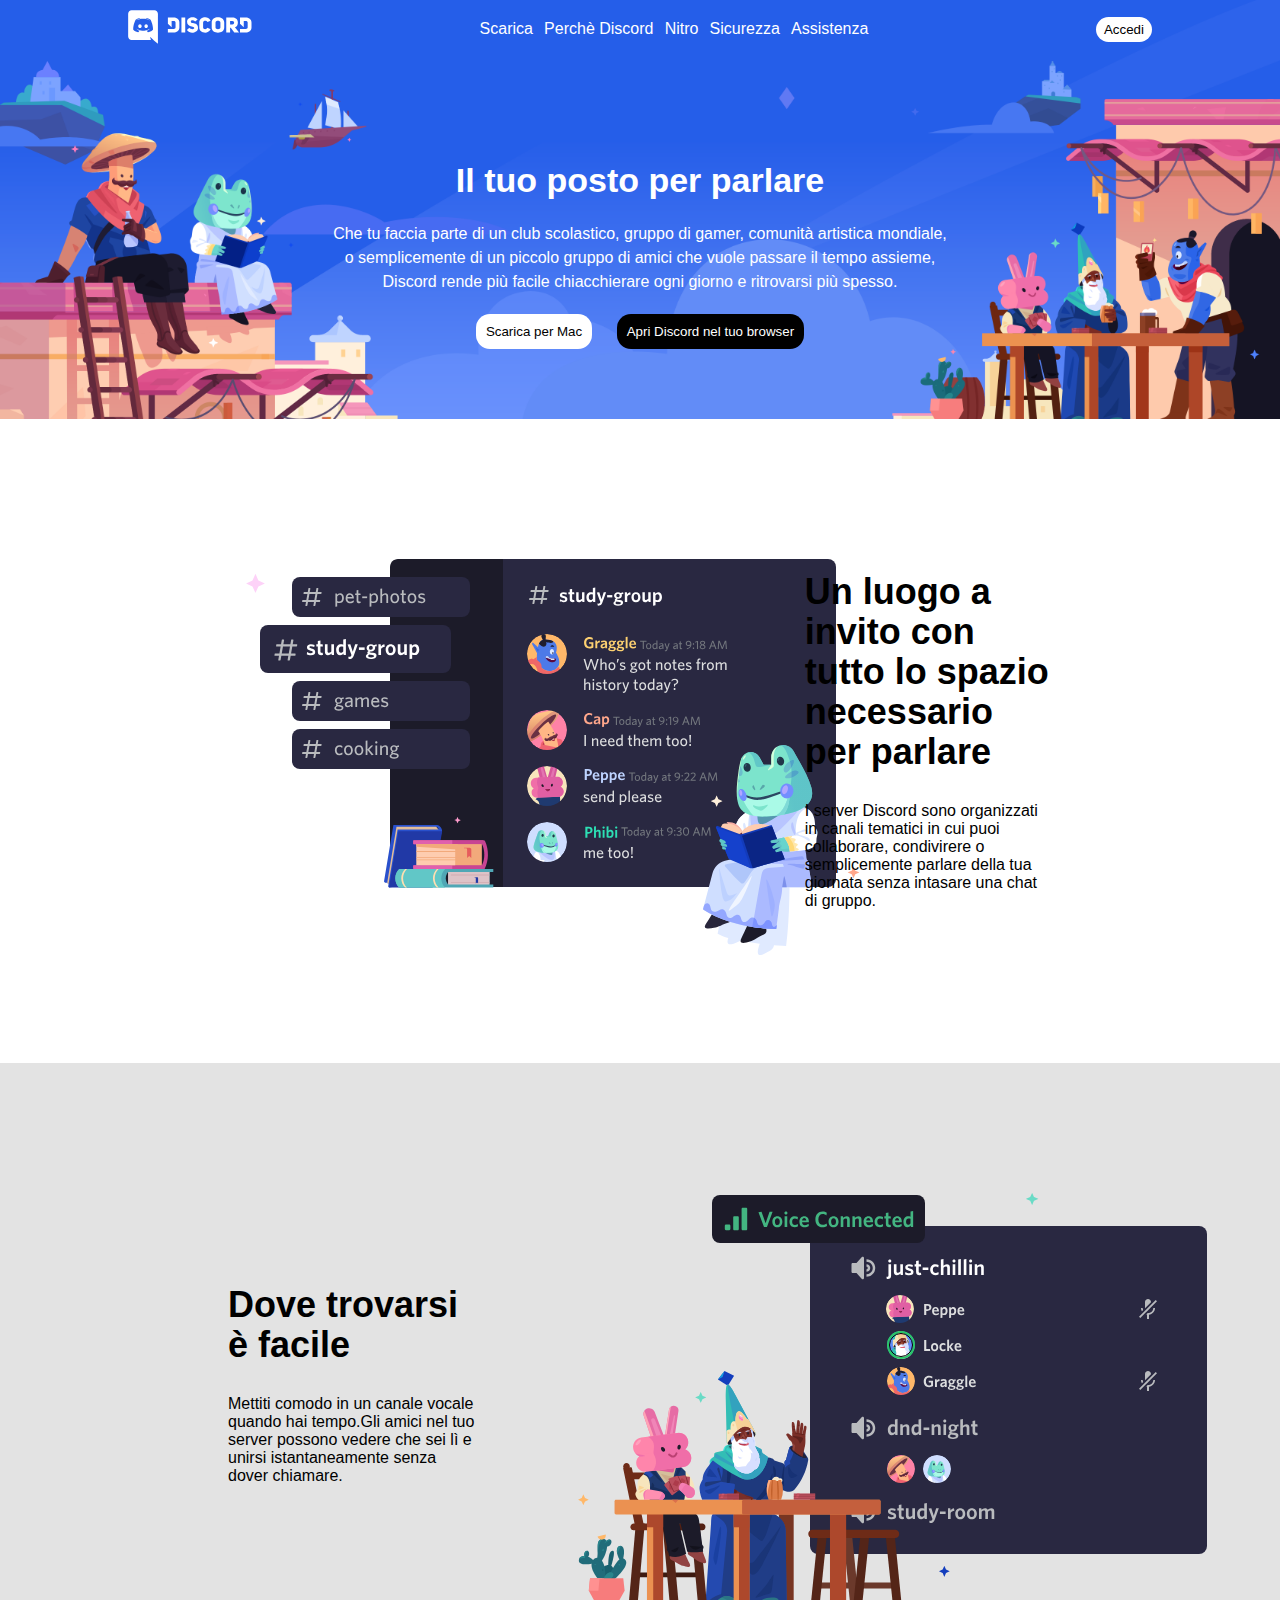
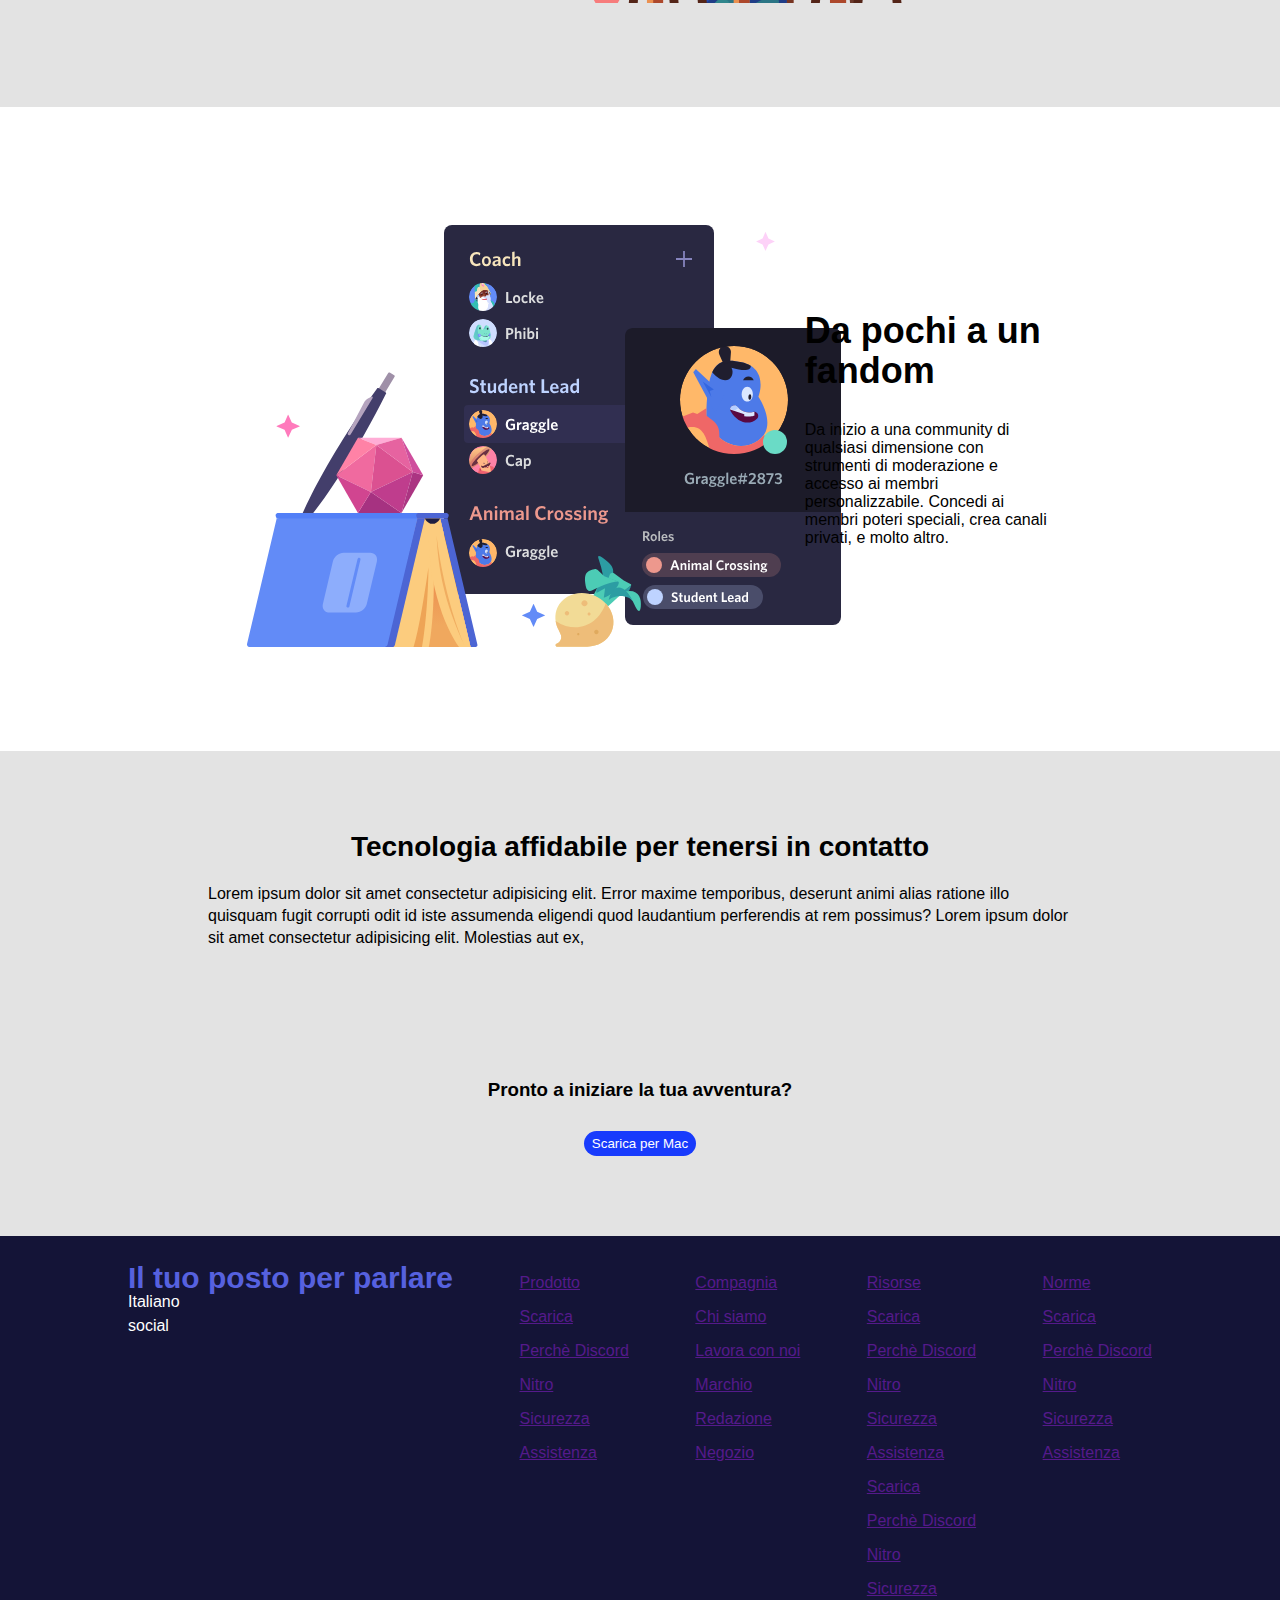
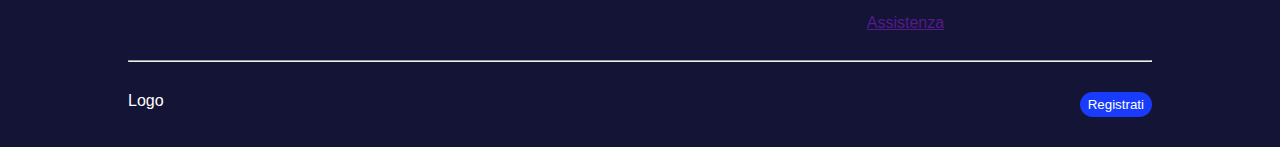
==== index.html @ 4b0071e1 "fine header e parte del main" ====
<!DOCTYPE html>
<html lang="en">
<head>
    <meta charset="UTF-8">
    <meta http-equiv="X-UA-Compatible" content="IE=edge">
    <meta name="viewport" content="width=device-width, initial-scale=1.0">
    <title>Document</title>
    <link rel="stylesheet" href="css/style.css">
</head>
<body>
    <header>
        <div class="centratura">
            <nav class="main-nav">
                <div id="logo"><img src="img/logo.svg" alt="logo"></div> 
                <ul class="menu">
                    <li><a href="">Scarica</a></li>
                    <li><a href="">Perchè Discord</a></li>
                    <li><a href="">Nitro</a></li>
                    <li><a href="">Sicurezza</a></li>
                    <li><a href="">Assistenza</a></li>
                </ul>
                <button class="button">Accedi</button>
            </nav>
            <div class="hero">
                <h1>Il tuo posto per parlare</h1>
                <p>Che tu faccia parte di un club scolastico, gruppo di gamer, comunità artistica mondiale, o semplicemente di un piccolo gruppo di amici che vuole passare il tempo assieme, Discord rende più facile chiacchierare ogni giorno e ritrovarsi più spesso.</p>
                <button class="button">Scarica per Mac</button>
                <button class="button">Apri Discord nel tuo browser</button>
            </div>
        </div>
    </header>

    <!-- Parte centrale con le varie sezioni -->
    <main>
        
        <section>
            <div class="centratura">
                <div class="flex">
                    <div class="immagine"><img src="img/item1.svg" alt=""></div>
                    <div class="descrizione">
                        <h2>Un luogo a invito con tutto lo spazio necessario per parlare</h2>
                        <p>I server Discord sono organizzati in canali tematici in cui puoi collaborare, condivirere o semplicemente parlare della tua giornata senza intasare una chat di gruppo.</p>
                    </div>
                </div>
            </div>
    
        </section>
        

        <section class="gray">
            <div class="centratura">
                <div class="flex">
                    <div class="descrizione">
                        <h2>Dove trovarsi è facile</h2>
                        <p>Mettiti comodo in un canale vocale quando hai tempo.Gli amici nel tuo server possono vedere che sei lì e unirsi istantaneamente senza dover chiamare.</p>
                    </div>
                    <div class="immagine"><img src="img/item2.svg" alt=""></div>
                </div>
            </div>

        </section>

        <section>
            <div class="centratura">
                <div class="flex">
                    <div class="immagine"><img src="img/item3.svg" alt=""></div>
                    <div class="descrizione">
                        <h2>Da pochi a un fandom</h2>
                        <p>Da inizio a una community di qualsiasi dimensione con strumenti di moderazione e accesso ai membri personalizzabile. Concedi ai membri poteri speciali, crea canali privati, e molto altro.</p>
                    </div>
                </div>
            </div>

        </section>

        <section class="gray">
            <div class="centratura">
                <div class="column">
                    <h2>Tecnologia affidabile per tenersi in contatto</h2>
                    <p>Lorem ipsum dolor sit amet consectetur adipisicing elit. Error maxime temporibus, deserunt animi alias ratione illo quisquam fugit corrupti odit id iste assumenda eligendi quod laudantium perferendis at rem possimus? Lorem ipsum dolor sit amet consectetur adipisicing elit. Molestias aut ex,</p>
                    <div class="immagine"></div>
                    <div class="end-section">
                        <h3>Pronto a iniziare la tua avventura?</h3>
                        <button class="button">Scarica per Mac</button>
                    </div>
                </div>
            </div>

        </section>
        
    </main>

    <!-- Parte finale con footer -->
    <footer>
        <div class="centratura">
            <div class="footer-flex">
                <div class="social">
                    <h3>Il tuo posto per parlare</h3>
                    <span>Italiano</span>
                    <div>social</div>
                </div>
                <ul class="nav-footer">
                    <li><a href="">Prodotto</a></li>
                    <li><a href="">Scarica</a></li>
                    <li><a href="">Perchè Discord</a></li>
                    <li><a href="">Nitro</a></li>
                    <li><a href="">Sicurezza</a></li>
                    <li><a href="">Assistenza</a></li>
                </ul>
                <ul class="nav-footer">
                    <li><a href="">Compagnia</a></li>
                    <li><a href="">Chi siamo</a></li>
                    <li><a href="">Lavora con noi</a></li>
                    <li><a href="">Marchio</a></li>
                    <li><a href="">Redazione</a></li>
                    <li><a href="">Negozio</a></li>
                </ul>
                <ul class="nav-footer">
                    <li><a href="">Risorse</a></li>
                    <li><a href="">Scarica</a></li>
                    <li><a href="">Perchè Discord</a></li>
                    <li><a href="">Nitro</a></li>
                    <li><a href="">Sicurezza</a></li>
                    <li><a href="">Assistenza</a></li>
                    <li><a href="">Scarica</a></li>
                    <li><a href="">Perchè Discord</a></li>
                    <li><a href="">Nitro</a></li>
                    <li><a href="">Sicurezza</a></li>
                    <li><a href="">Assistenza</a></li>
                </ul>
                <ul class="nav-footer">
                    <li><a href="">Norme</a></li>
                    <li><a href="">Scarica</a></li>
                    <li><a href="">Perchè Discord</a></li>
                    <li><a href="">Nitro</a></li>
                    <li><a href="">Sicurezza</a></li>
                    <li><a href="">Assistenza</a></li>
                </ul>
            </div>
            <hr>
            <!-- Logo finale con pulsante registrati -->
            <div class="footer-logo">
                <div id="logo">Logo</div>
                <button class="button">Registrati</button>

            </div>

        </div>
    </footer>
    
</body>
</html>
---- css/style.css ----
/* Regole Generali */
*{
    box-sizing: border-box;
    margin: 0;
    padding: 0;
}

body{
    font-family: Whitney,Helvetica Neue,Helvetica,Arial,sans-serif;
}

/* Regole Header */

header{
    background-image: url(../img/jumbo.png);
    background-size: cover;
    padding-top: 10px;

    
}

.centratura{
    width: 80%;
    margin: auto;
}

.main-nav{
    display: flex;
    justify-content: space-between;
    align-items: center;
    color: white;
    padding-bottom: 120px;
}

.menu{
    list-style-type: none;
    display: flex;
    justify-content: space-around;
    flex-basis: 400px;
}

.menu a{
    color: white;
    text-decoration: none;
}

.button{
    border-radius: 14px;
    border: none;
    background-color: white;
    padding: 5px 8px;
    
}

.hero{
    width: 60%;
    margin: auto;
    text-align: center;
    line-height: 24px;
    color: white;
    padding-bottom: 60px;
}

.hero p{
    margin-bottom: 10px;
}

.hero :first-child{
    margin-bottom: 30px;
    font-size: 34px;
}

.hero .button{
    padding: 10px;
    margin: 10px;
}

.hero :last-child{
    background-color: black;
    color: white;
}

/* Parte del main */

.flex{
    display: flex;
    justify-content: space-between;
    align-items: center;
    padding: 100px;
   
}


.immagine{
    width: 60%;

}

.descrizione{
    width: 30%
}
.descrizione h2{
    font-size: 36px;
    line-height: 40px;
    margin-bottom: 30px;
}

.gray{
    background-color: rgba(190, 190, 190, 0.437);
}

/* Ultima sezione(diversa dalle altre) */

.column{
    display: flex;
    flex-direction: column;
    align-items: center;
    padding: 80px;
}

.column h2{
    font-size: 28px;
    margin-bottom: 20px;
}

.column p{
    line-height: 22px;
    margin-bottom: 50px;
}

.end-section{
    margin-top: 80px;
    text-align: center;
}

.end-section :last-child{
    background-color: rgb(24, 59, 252);
    color: white;
    margin-top: 30px;
    
}

/* Inizio del footer */
footer{
    background-color: rgb(20, 20, 55);
}

.footer-flex{
    display: flex;
    justify-content: space-between;
    padding-top: 30px;
    margin-bottom: 20px;
    color: white;
}

.social{
    line-height: 24px;
}

.social h3{
    color:rgb(86, 97, 223) ;
    font-size: 30px;
}



.nav-footer{
    list-style-type: none;
    line-height: 34px;
}

.footer-logo{
    display: flex;
    justify-content: space-between;
    margin-top: 30px;
    color: white;
    padding-bottom: 30px;
}

.footer-logo .button{
    background-color: rgb(24, 59, 252);
    color: white;
}
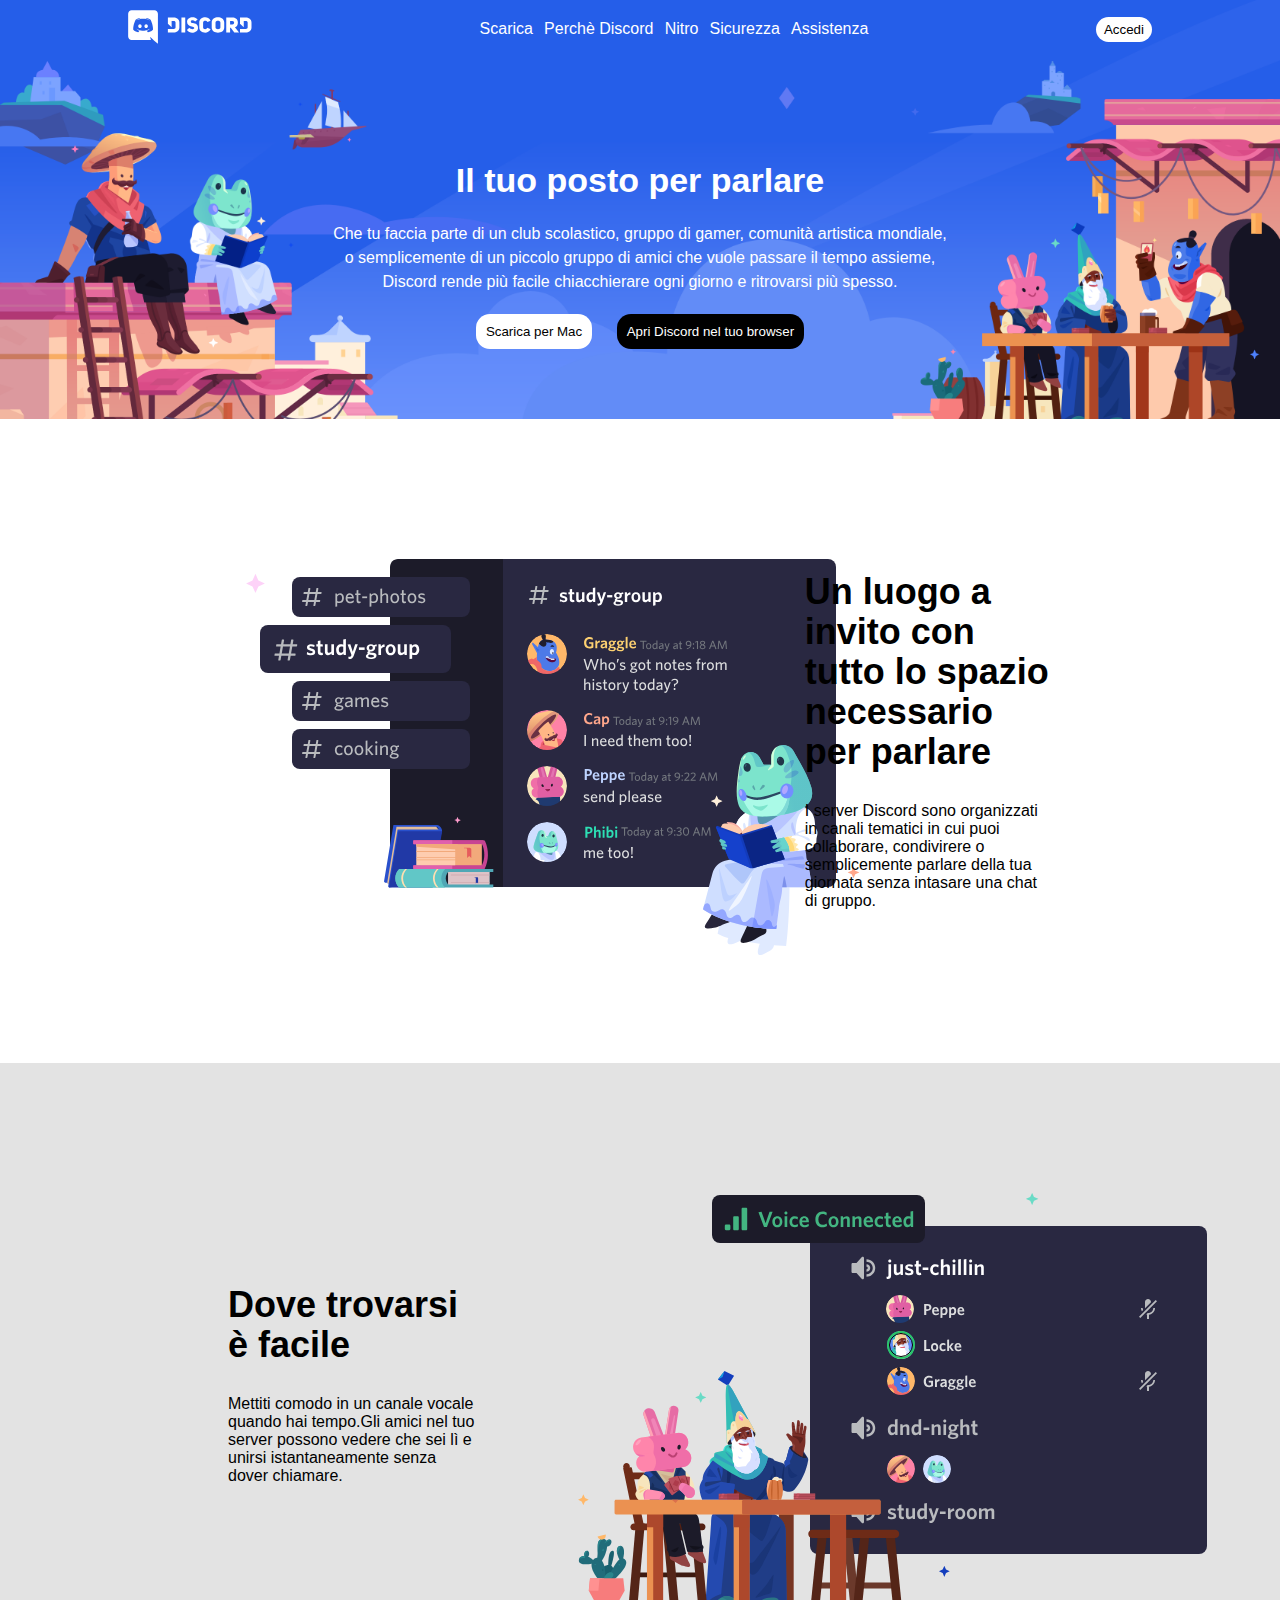
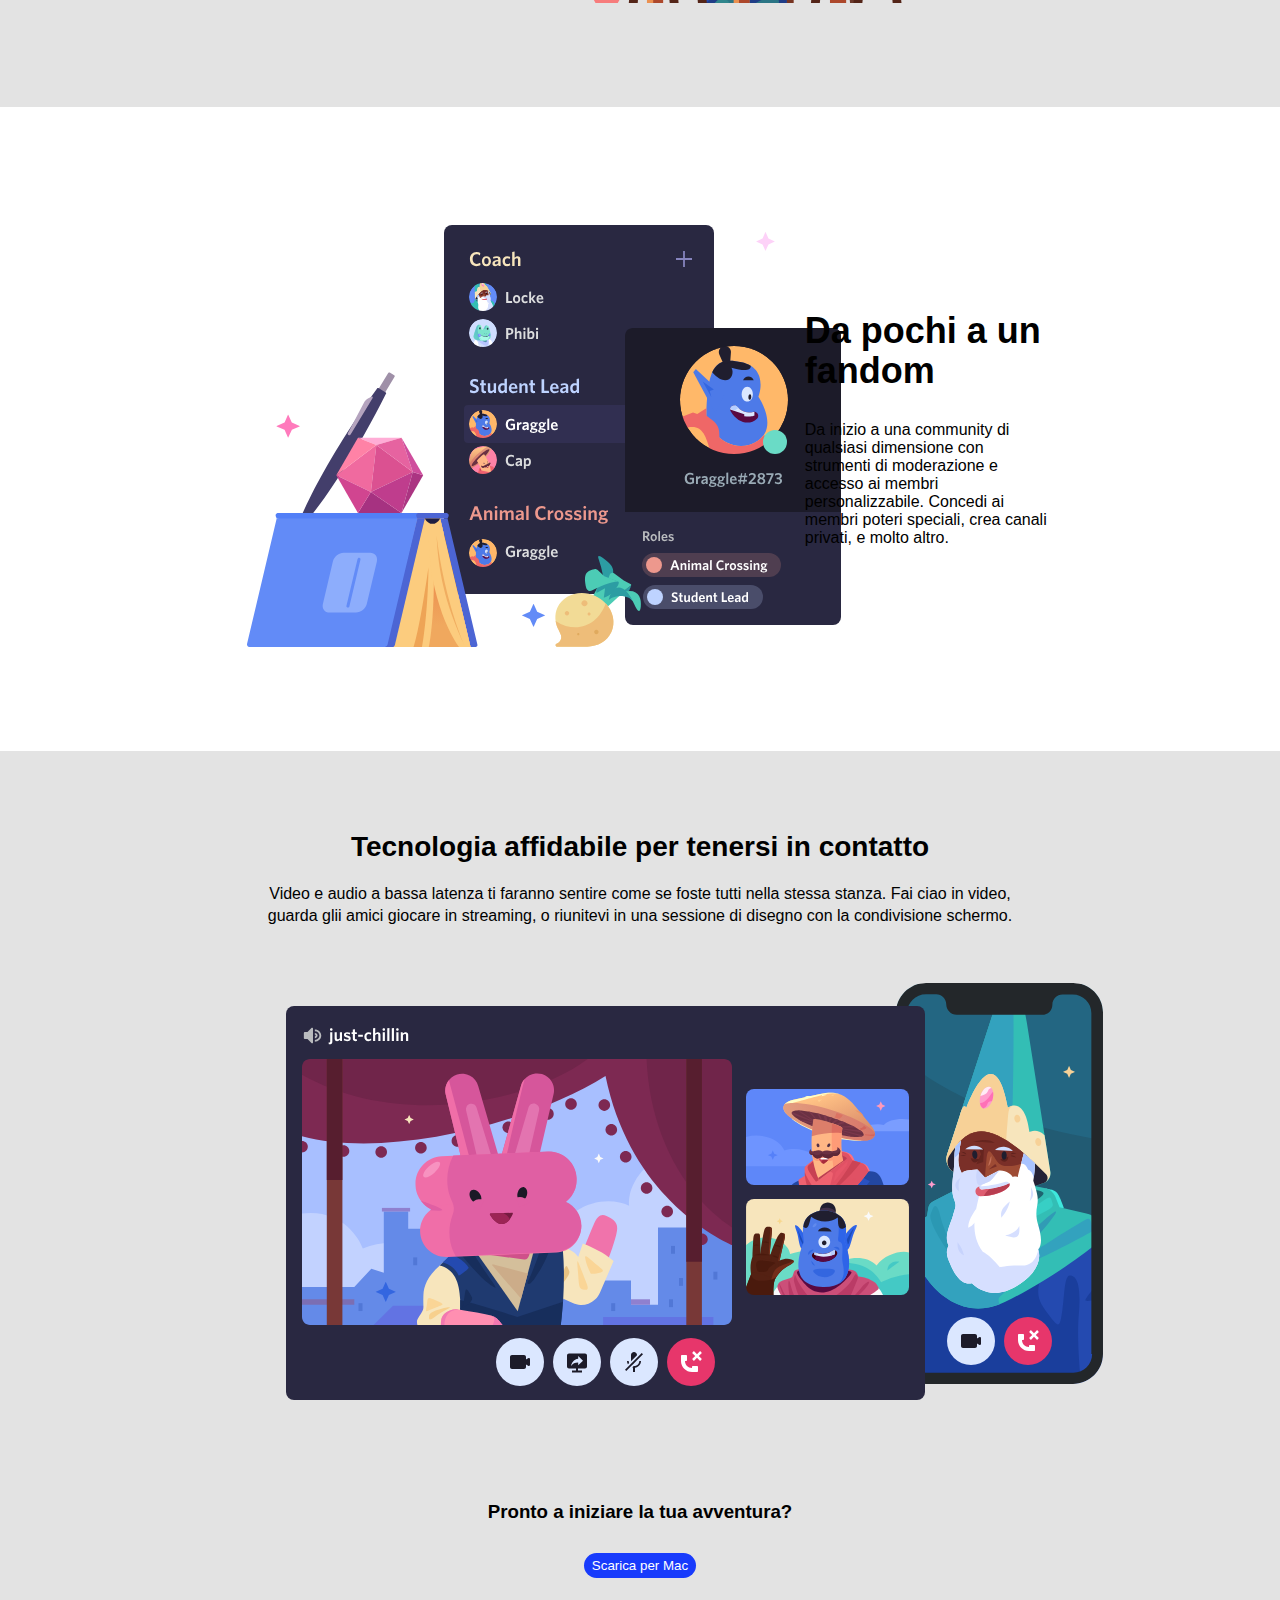
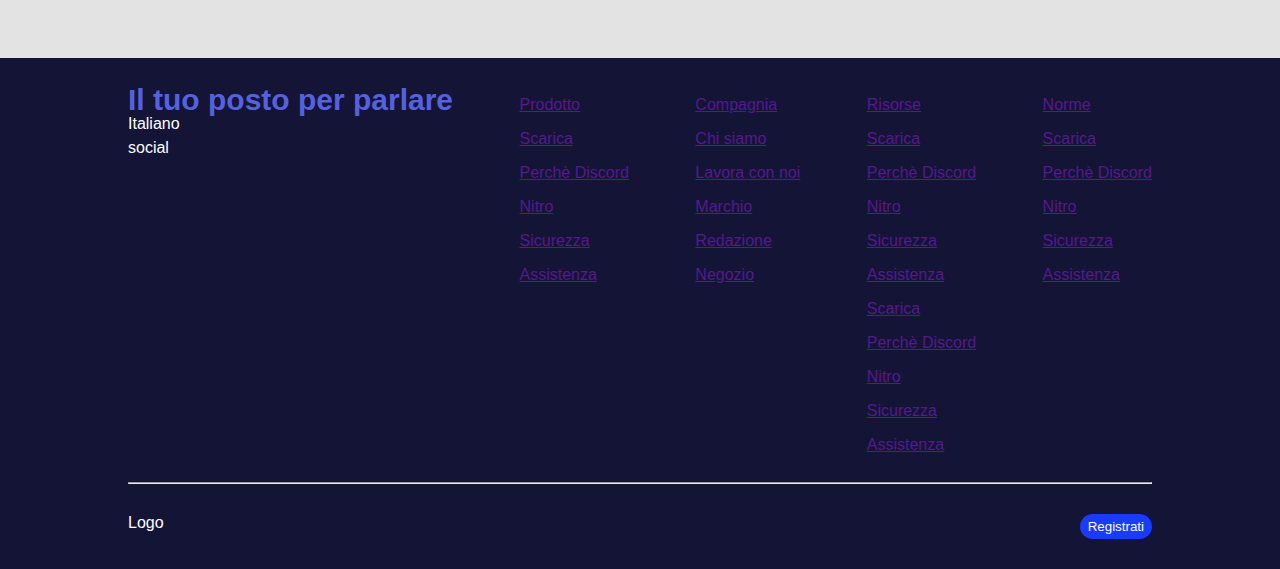
==== commit 51cf9b58: "fine main" ====
--- a/index.html
+++ b/index.html
@@ -75,10 +75,10 @@
 
         <section class="gray">
             <div class="centratura">
-                <div class="column">
+                <div class="section4">
                     <h2>Tecnologia affidabile per tenersi in contatto</h2>
-                    <p>Lorem ipsum dolor sit amet consectetur adipisicing elit. Error maxime temporibus, deserunt animi alias ratione illo quisquam fugit corrupti odit id iste assumenda eligendi quod laudantium perferendis at rem possimus? Lorem ipsum dolor sit amet consectetur adipisicing elit. Molestias aut ex,</p>
-                    <div class="immagine"></div>
+                    <p>Video e audio a bassa latenza ti faranno sentire come se foste tutti nella stessa stanza. Fai ciao in video, guarda glii amici giocare in streaming, o riunitevi in una sessione di disegno con la condivisione schermo.</p>
+                    <div class="immagine"><img src="img/item4-big.svg" alt=""></div>
                     <div class="end-section">
                         <h3>Pronto a iniziare la tua avventura?</h3>
                         <button class="button">Scarica per Mac</button>
--- a/css/style.css
+++ b/css/style.css
@@ -111,25 +111,25 @@
 
 /* Ultima sezione(diversa dalle altre) */
 
-.column{
-    display: flex;
-    flex-direction: column;
-    align-items: center;
+.section4{
+    width: 90%;
+    margin: auto;
+    text-align: center;
     padding: 80px;
 }
 
-.column h2{
+.section4 h2{
     font-size: 28px;
     margin-bottom: 20px;
 }
 
-.column p{
+.section4 p{
     line-height: 22px;
-    margin-bottom: 50px;
+    
 }
 
 .end-section{
-    margin-top: 80px;
+    margin-top: 40px;
     text-align: center;
 }
 
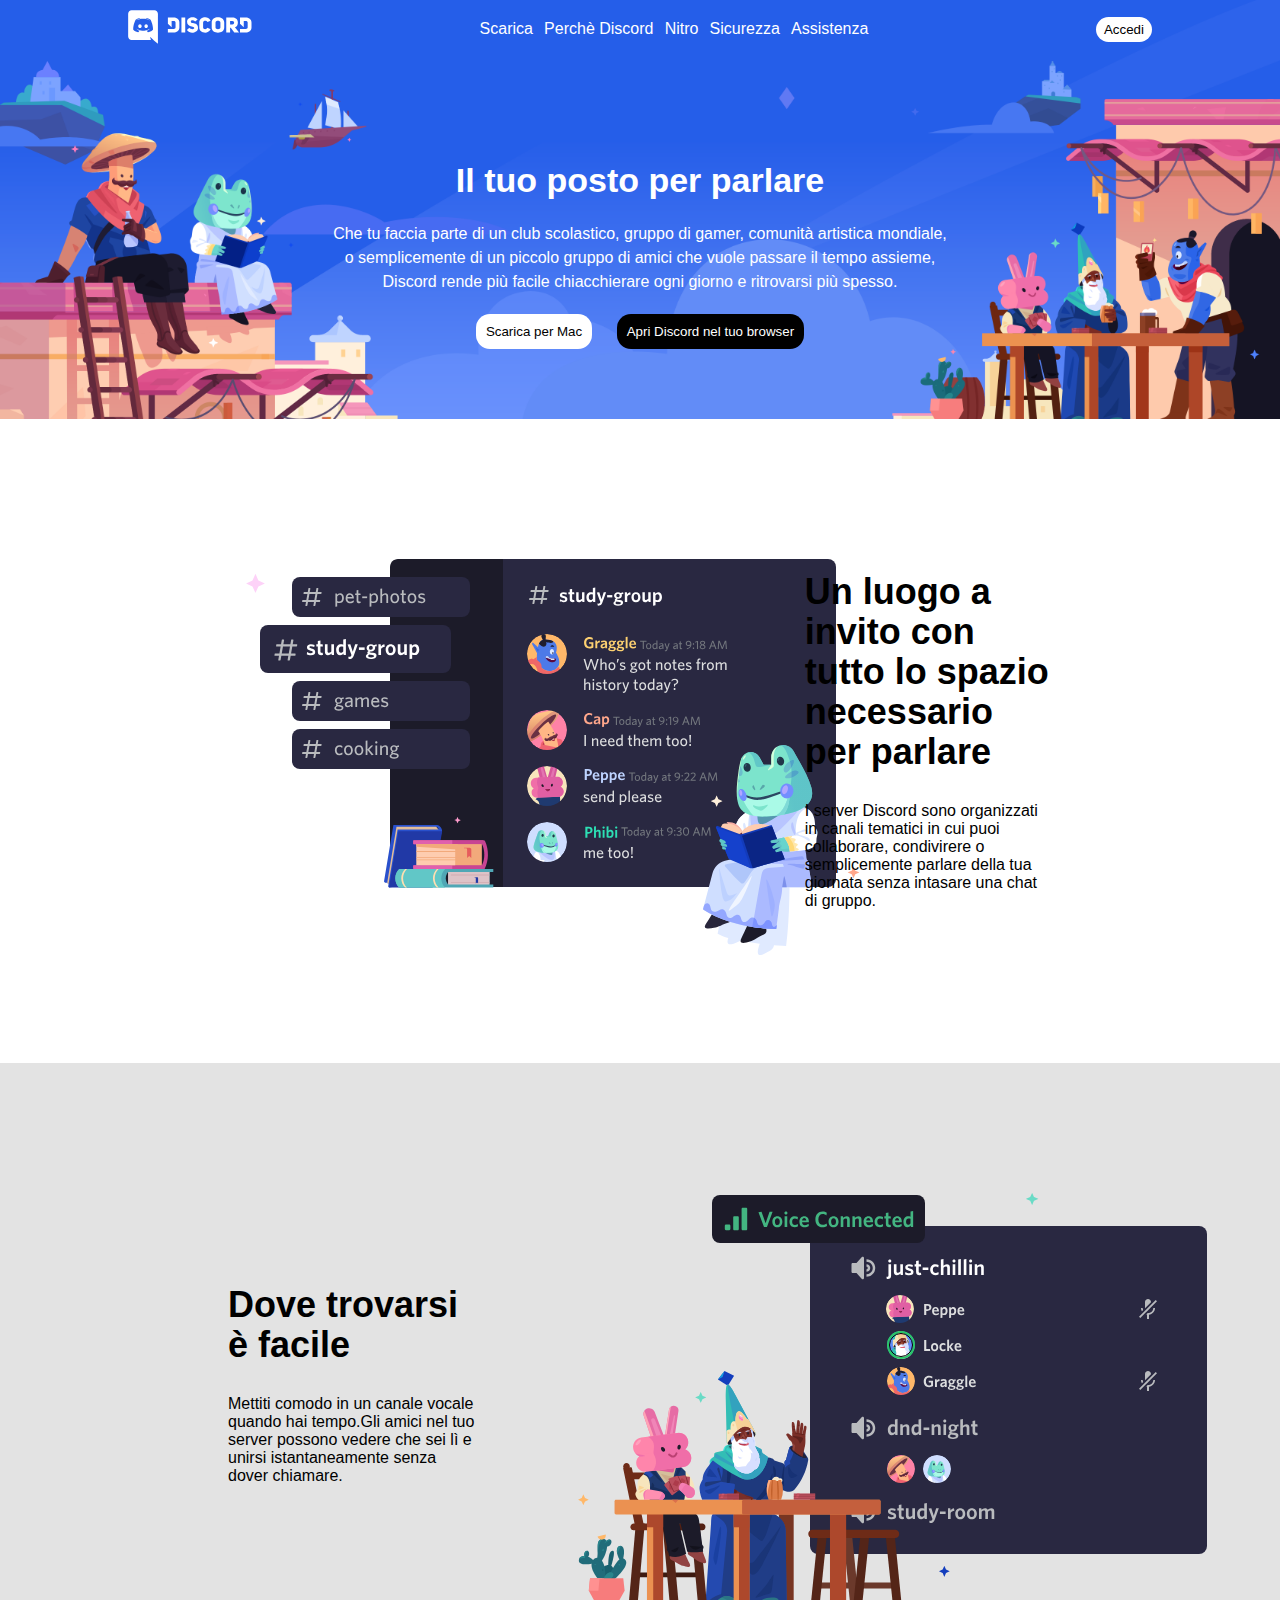
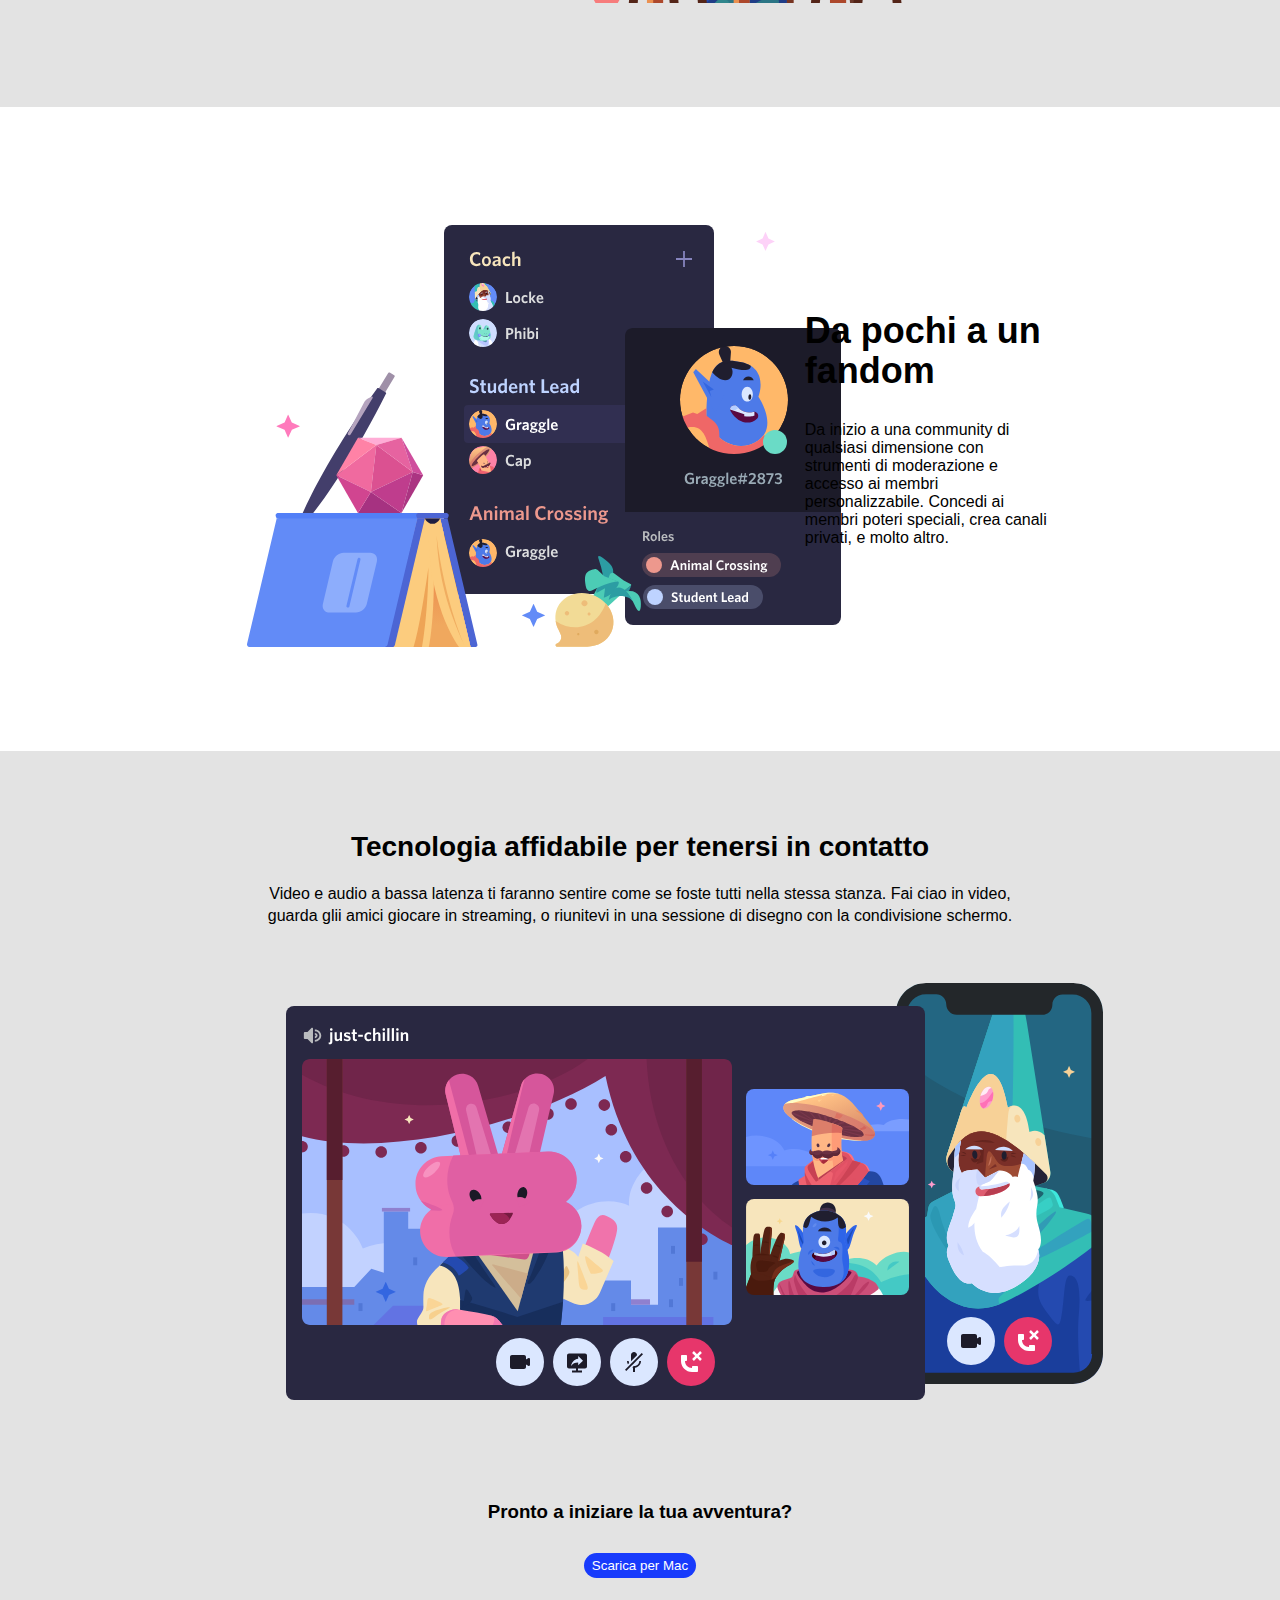
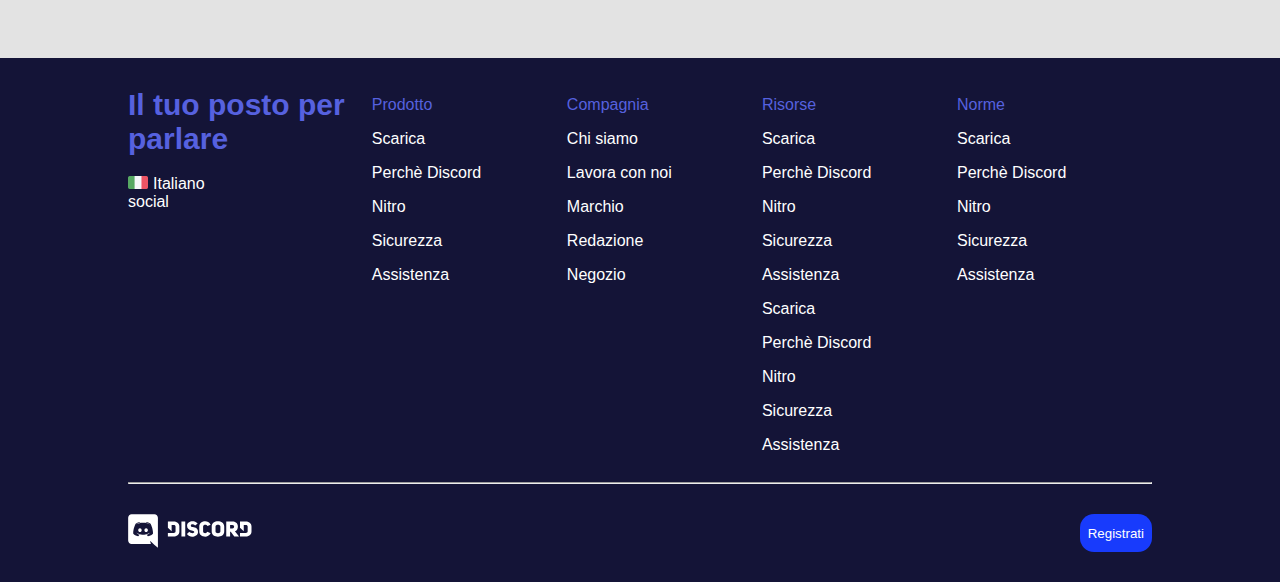
==== commit df8dd873: "da ultimare con le icone e sfondo" ====
--- a/index.html
+++ b/index.html
@@ -96,11 +96,11 @@
             <div class="footer-flex">
                 <div class="social">
                     <h3>Il tuo posto per parlare</h3>
-                    <span>Italiano</span>
+                    <div><img class="italiano" src="img/ita.png" alt="">Italiano</div>
                     <div>social</div>
                 </div>
                 <ul class="nav-footer">
-                    <li><a href="">Prodotto</a></li>
+                    <li>Prodotto</li>
                     <li><a href="">Scarica</a></li>
                     <li><a href="">Perchè Discord</a></li>
                     <li><a href="">Nitro</a></li>
@@ -108,7 +108,7 @@
                     <li><a href="">Assistenza</a></li>
                 </ul>
                 <ul class="nav-footer">
-                    <li><a href="">Compagnia</a></li>
+                    <li>Compagnia</li>
                     <li><a href="">Chi siamo</a></li>
                     <li><a href="">Lavora con noi</a></li>
                     <li><a href="">Marchio</a></li>
@@ -116,7 +116,7 @@
                     <li><a href="">Negozio</a></li>
                 </ul>
                 <ul class="nav-footer">
-                    <li><a href="">Risorse</a></li>
+                    <li>Risorse</li>
                     <li><a href="">Scarica</a></li>
                     <li><a href="">Perchè Discord</a></li>
                     <li><a href="">Nitro</a></li>
@@ -129,7 +129,7 @@
                     <li><a href="">Assistenza</a></li>
                 </ul>
                 <ul class="nav-footer">
-                    <li><a href="">Norme</a></li>
+                    <li>Norme</li>
                     <li><a href="">Scarica</a></li>
                     <li><a href="">Perchè Discord</a></li>
                     <li><a href="">Nitro</a></li>
@@ -140,7 +140,7 @@
             <hr>
             <!-- Logo finale con pulsante registrati -->
             <div class="footer-logo">
-                <div id="logo">Logo</div>
+                <div id="logo"><img src="img/logo.svg" alt="logo"></div>
                 <button class="button">Registrati</button>
 
             </div>
--- a/css/style.css
+++ b/css/style.css
@@ -147,33 +147,47 @@
 
 .footer-flex{
     display: flex;
-    justify-content: space-between;
+    justify-content: space-around;
     padding-top: 30px;
     margin-bottom: 20px;
     color: white;
 }
 
+img.italiano {
+    width: 20px;
+    margin-top: 20px;
+    margin-right: 5px;
+}
+
 .social{
-    line-height: 24px;
+    width: 25%;
 }
 
 .social h3{
     color:rgb(86, 97, 223) ;
     font-size: 30px;
+    line-height: 34px;
 }
-
-
 
 .nav-footer{
     list-style-type: none;
     line-height: 34px;
+    width: 20%;
+}
+
+.nav-footer a{
+    color: white;
+    text-decoration: none;
+}
+
+.nav-footer li{
+    color:rgb(86, 97, 223) ;
 }
 
 .footer-logo{
     display: flex;
     justify-content: space-between;
     margin-top: 30px;
-    color: white;
     padding-bottom: 30px;
 }
 
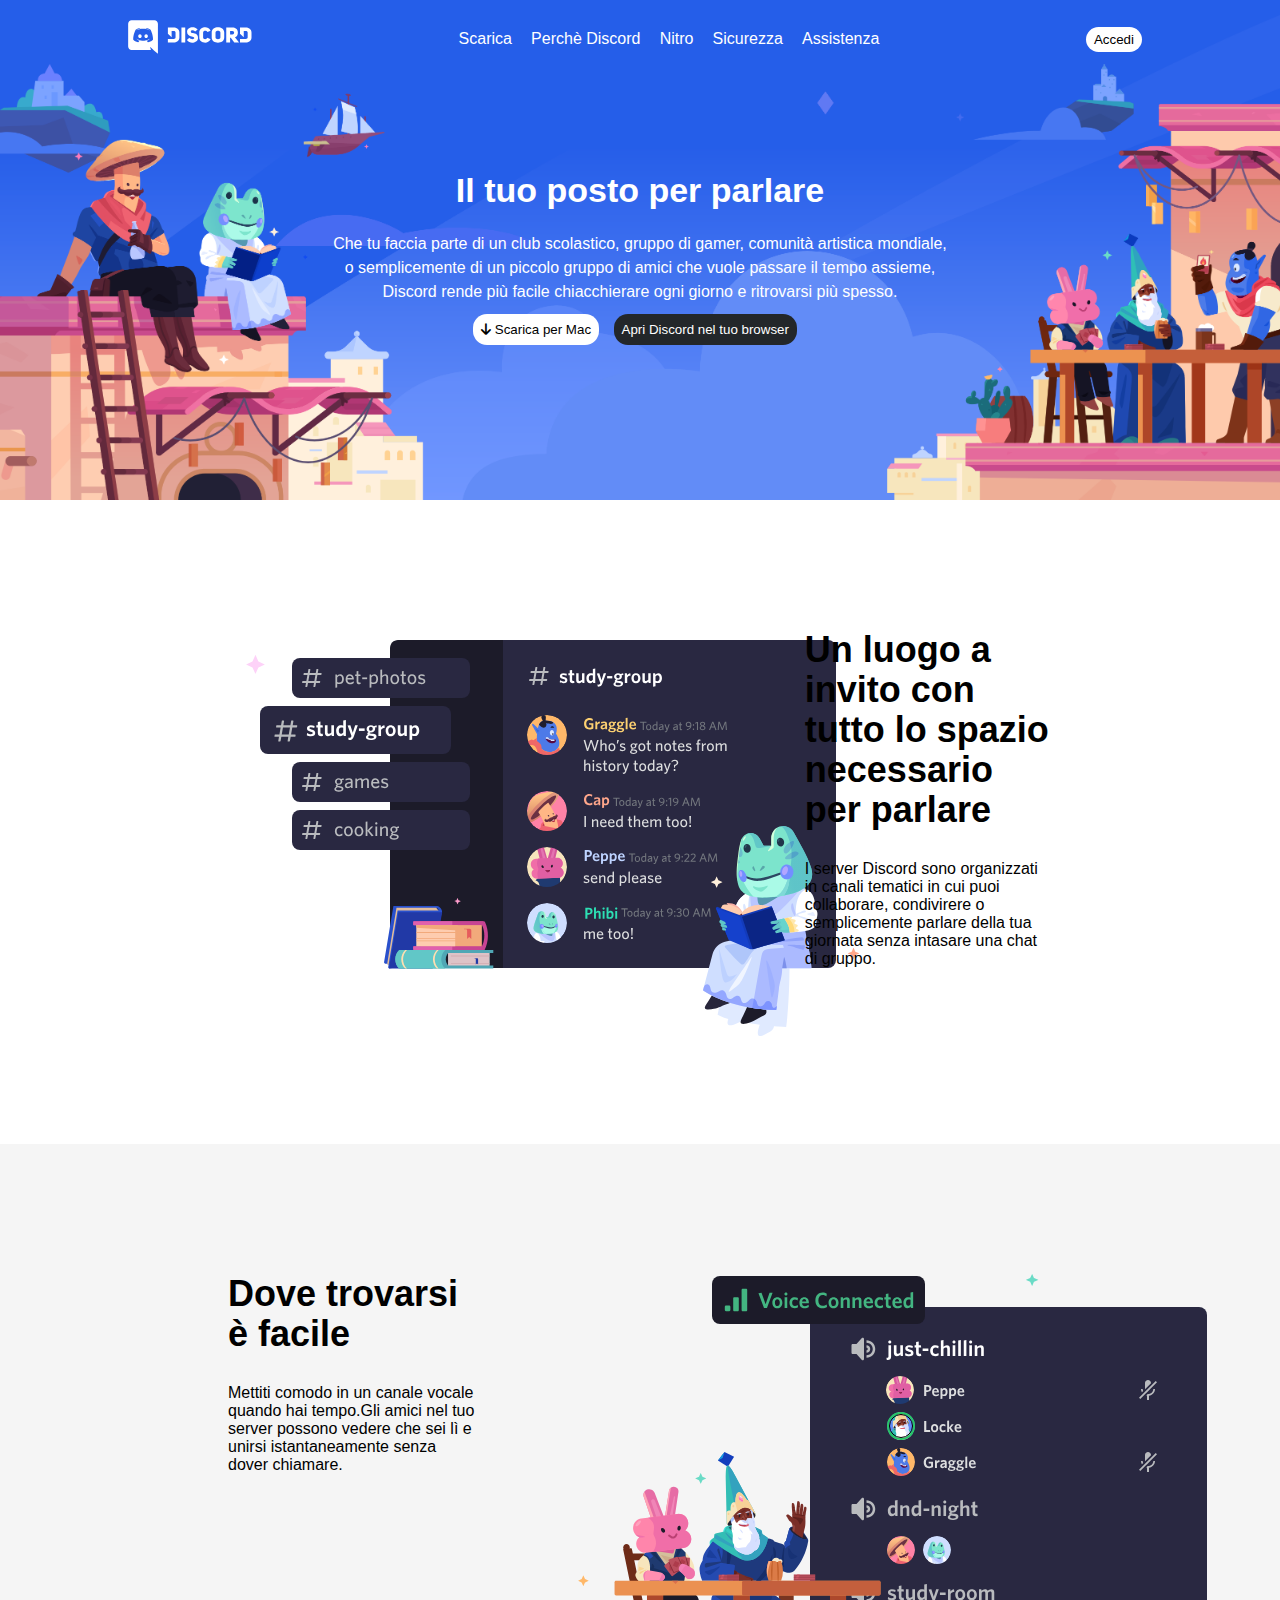
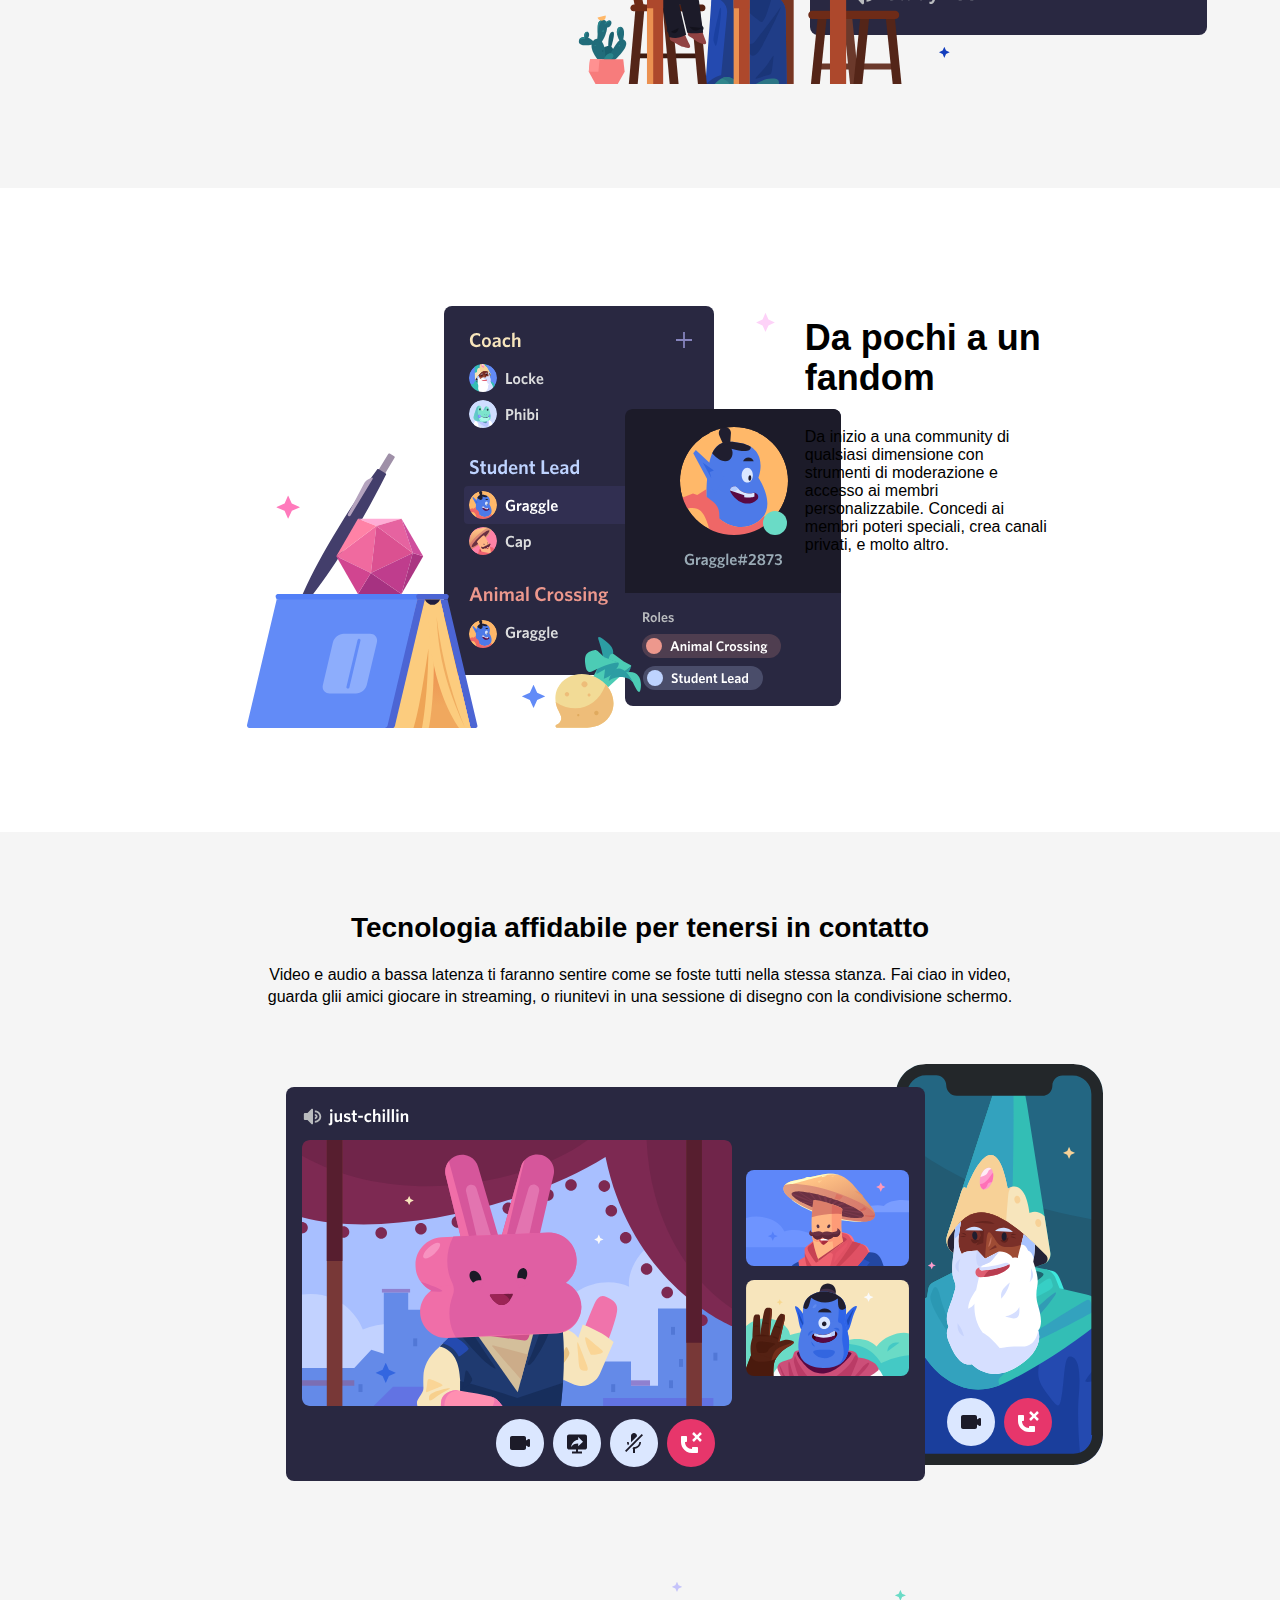
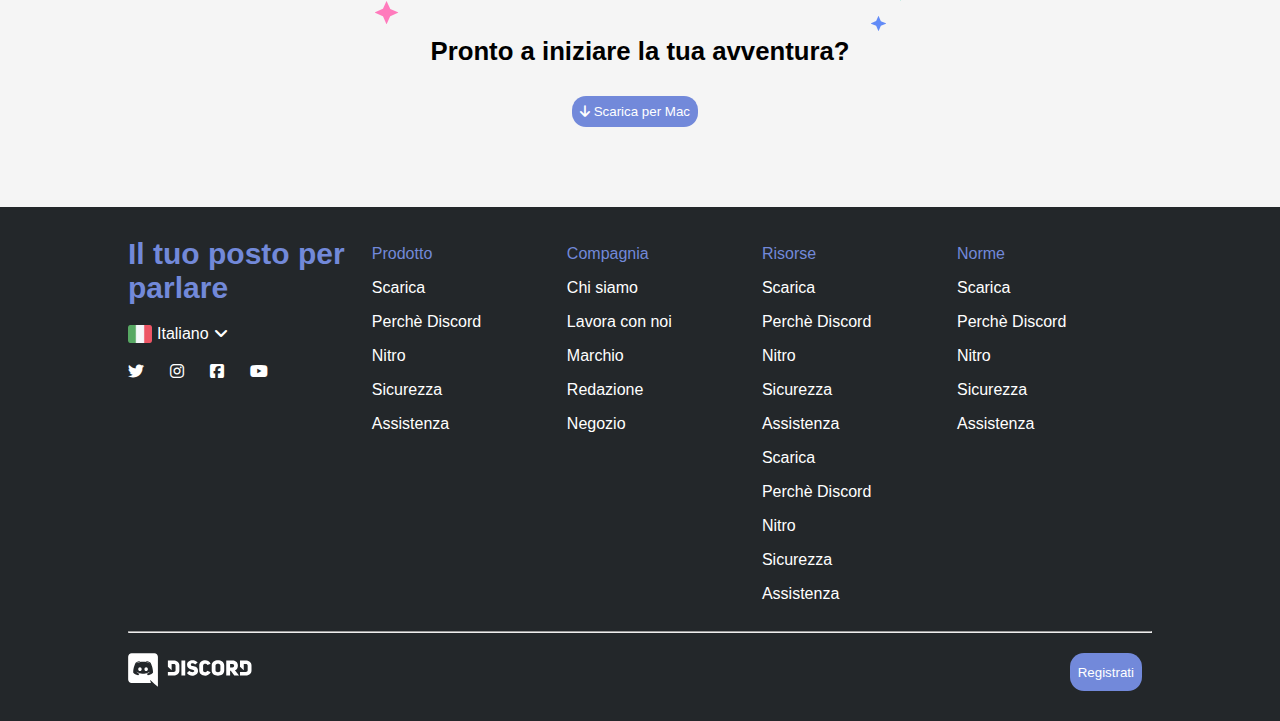
==== commit 182a6ad9: "fine progetto" ====
--- a/index.html
+++ b/index.html
@@ -6,6 +6,7 @@
     <meta name="viewport" content="width=device-width, initial-scale=1.0">
     <title>Document</title>
     <link rel="stylesheet" href="css/style.css">
+    <link rel="stylesheet" href="https://cdnjs.cloudflare.com/ajax/libs/font-awesome/6.3.0/css/all.min.css">
 </head>
 <body>
     <header>
@@ -24,8 +25,11 @@
             <div class="hero">
                 <h1>Il tuo posto per parlare</h1>
                 <p>Che tu faccia parte di un club scolastico, gruppo di gamer, comunità artistica mondiale, o semplicemente di un piccolo gruppo di amici che vuole passare il tempo assieme, Discord rende più facile chiacchierare ogni giorno e ritrovarsi più spesso.</p>
-                <button class="button">Scarica per Mac</button>
-                <button class="button">Apri Discord nel tuo browser</button>
+                <button class="button">
+                    <i class="fa-solid fa-arrow-down"></i>
+                    Scarica per Mac
+                </button>
+                <button class="button black">Apri Discord nel tuo browser</button>
             </div>
         </div>
     </header>
@@ -80,8 +84,12 @@
                     <p>Video e audio a bassa latenza ti faranno sentire come se foste tutti nella stessa stanza. Fai ciao in video, guarda glii amici giocare in streaming, o riunitevi in una sessione di disegno con la condivisione schermo.</p>
                     <div class="immagine"><img src="img/item4-big.svg" alt=""></div>
                     <div class="end-section">
+                        <img src="img/stars.svg" alt="">
                         <h3>Pronto a iniziare la tua avventura?</h3>
-                        <button class="button">Scarica per Mac</button>
+                        <button class="button">
+                            <i class="fa-solid fa-arrow-down"></i>
+                            Scarica per Mac
+                        </button>
                     </div>
                 </div>
             </div>
@@ -96,8 +104,16 @@
             <div class="footer-flex">
                 <div class="social">
                     <h3>Il tuo posto per parlare</h3>
-                    <div><img class="italiano" src="img/ita.png" alt="">Italiano</div>
-                    <div>social</div>
+                    <div class="italia"><img src="img/ita.png" alt="">
+                        <span id="italiano">Italiano</span> 
+                        <i class="fa-solid fa-angle-down"></i>
+                    </div>
+                    <div class="icone-social">
+                        <i class="fa-brands fa-twitter"></i>
+                        <i class="fa-brands fa-instagram"></i>
+                        <i class="fa-brands fa-square-facebook"></i>
+                        <i class="fa-brands fa-youtube"></i>
+                    </div>
                 </div>
                 <ul class="nav-footer">
                     <li>Prodotto</li>
@@ -141,7 +157,7 @@
             <!-- Logo finale con pulsante registrati -->
             <div class="footer-logo">
                 <div id="logo"><img src="img/logo.svg" alt="logo"></div>
-                <button class="button">Registrati</button>
+                <button class="button"> Registrati</button>
 
             </div>
 
--- a/css/style.css
+++ b/css/style.css
@@ -14,9 +14,8 @@
 header{
     background-image: url(../img/jumbo.png);
     background-size: cover;
-    padding-top: 10px;
-
-    
+    padding-top: 20px;
+    height: 500px;
 }
 
 .centratura{
@@ -36,7 +35,7 @@
     list-style-type: none;
     display: flex;
     justify-content: space-around;
-    flex-basis: 400px;
+    flex-basis: 440px;
 }
 
 .menu a{
@@ -49,7 +48,16 @@
     border: none;
     background-color: white;
     padding: 5px 8px;
-    
+    margin-right: 10px;
+}
+
+.hero .button{
+    padding: 8px;
+}
+
+.black{
+    background-color: #23272A;
+    color: white;
 }
 
 .hero{
@@ -58,47 +66,37 @@
     text-align: center;
     line-height: 24px;
     color: white;
-    padding-bottom: 60px;
+    
 }
 
 .hero p{
     margin-bottom: 10px;
 }
 
-.hero :first-child{
+.hero h1{
     margin-bottom: 30px;
     font-size: 34px;
 }
 
-.hero .button{
-    padding: 10px;
-    margin: 10px;
-}
-
-.hero :last-child{
-    background-color: black;
-    color: white;
-}
 
 /* Parte del main */
 
 .flex{
     display: flex;
     justify-content: space-between;
-    align-items: center;
     padding: 100px;
-   
-}
-
+}
 
 .immagine{
     width: 60%;
-
 }
 
 .descrizione{
-    width: 30%
-}
+    width: 30%;
+    padding-top: 30px;
+    
+}
+
 .descrizione h2{
     font-size: 36px;
     line-height: 40px;
@@ -106,7 +104,7 @@
 }
 
 .gray{
-    background-color: rgba(190, 190, 190, 0.437);
+    background-color: #F5F5F5;
 }
 
 /* Ultima sezione(diversa dalle altre) */
@@ -131,18 +129,20 @@
 .end-section{
     margin-top: 40px;
     text-align: center;
-}
-
-.end-section :last-child{
-    background-color: rgb(24, 59, 252);
+    font-size: 22px;
+}
+
+.end-section .button{
+    background-color: #7289DA;
     color: white;
     margin-top: 30px;
+    padding: 8px;
     
 }
 
 /* Inizio del footer */
 footer{
-    background-color: rgb(20, 20, 55);
+    background-color: #23272A;
 }
 
 .footer-flex{
@@ -153,18 +153,34 @@
     color: white;
 }
 
-img.italiano {
-    width: 20px;
+.italia img {
+    width: 24px;
+    
+}
+
+#italiano{
+    margin-left: 5px;
+    margin-right: 5px;
+}
+
+.italia{
+    margin-bottom: 20px;
     margin-top: 20px;
-    margin-right: 5px;
+    display: flex;
 }
 
 .social{
     width: 25%;
 }
 
+.icone-social{
+    width: 140px;
+    display: flex;
+    justify-content: space-between;
+}
+
 .social h3{
-    color:rgb(86, 97, 223) ;
+    color:#7289D9 ;
     font-size: 30px;
     line-height: 34px;
 }
@@ -181,18 +197,18 @@
 }
 
 .nav-footer li{
-    color:rgb(86, 97, 223) ;
+    color:#7289D9 ;
 }
 
 .footer-logo{
     display: flex;
     justify-content: space-between;
-    margin-top: 30px;
+    margin-top: 20px;
     padding-bottom: 30px;
 }
 
 .footer-logo .button{
-    background-color: rgb(24, 59, 252);
-    color: white;
-}
-
+    background-color: #7289DA;
+    color: white;
+}
+
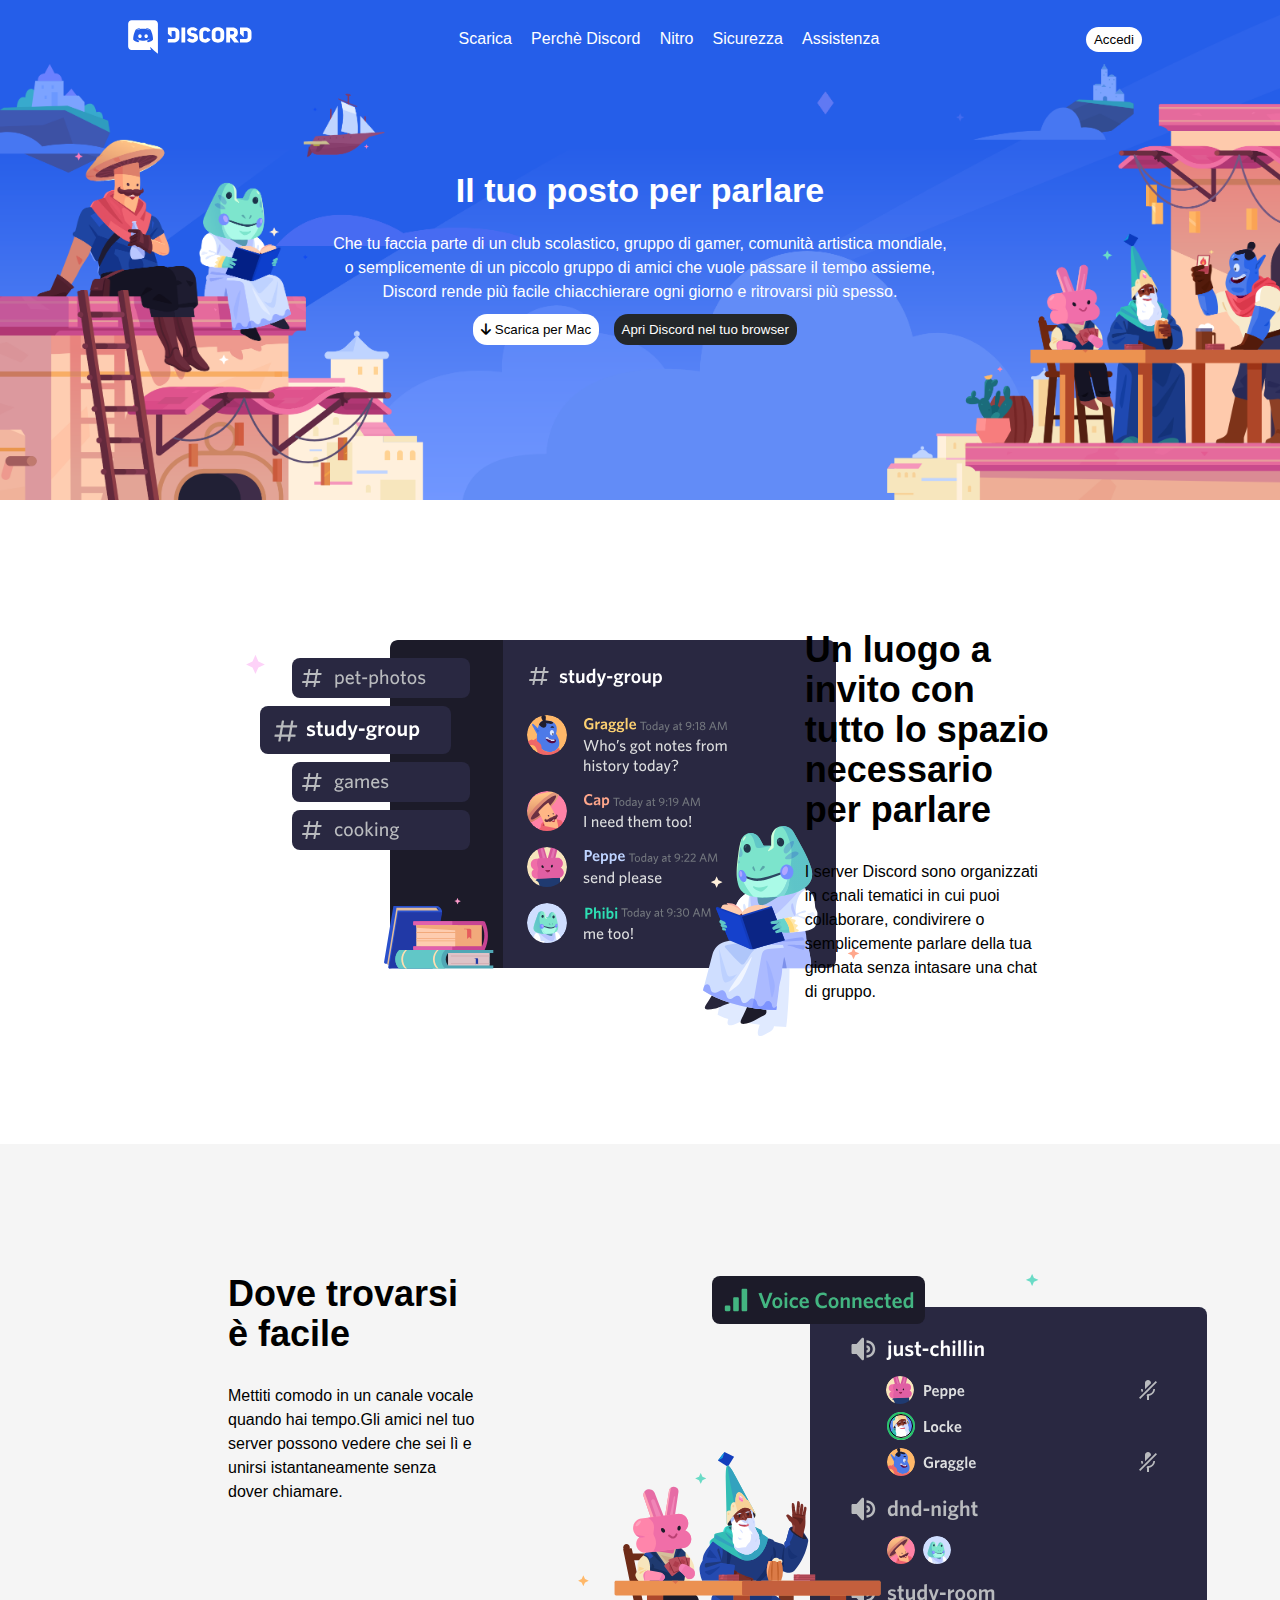
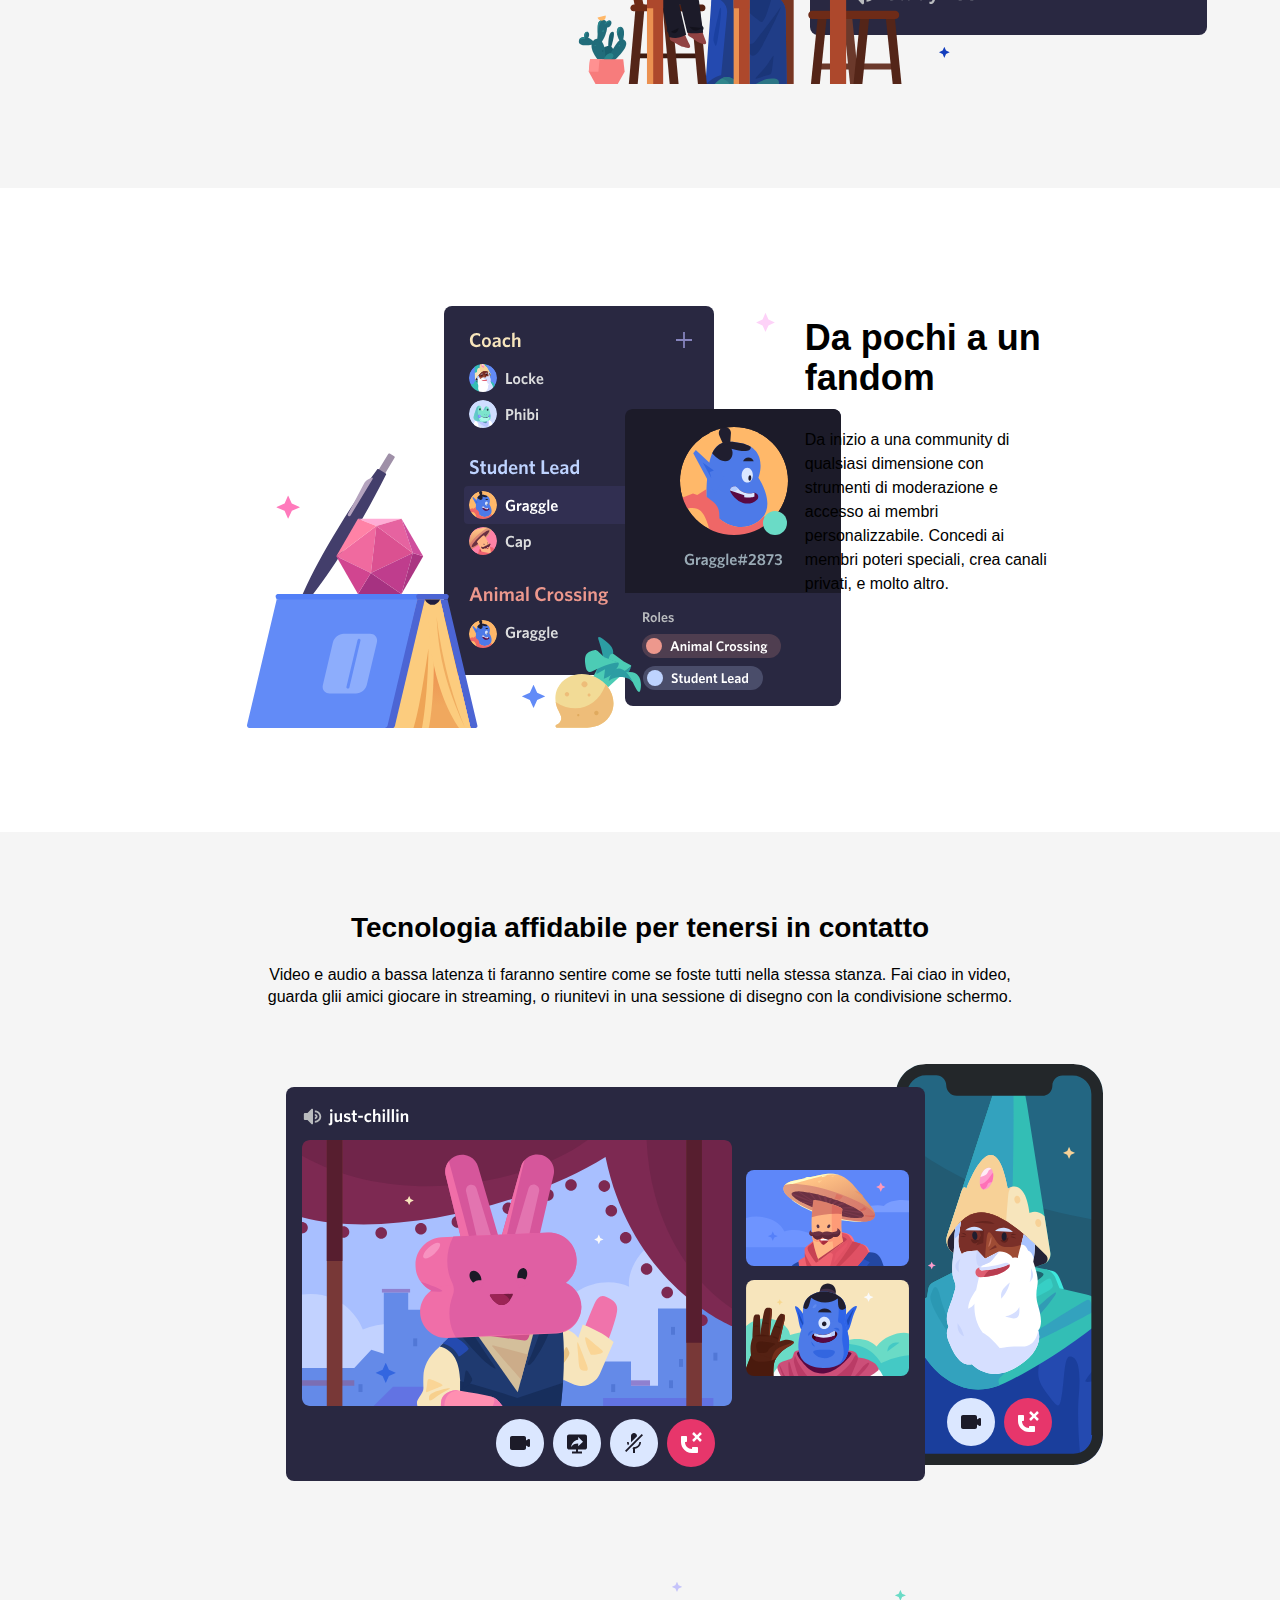
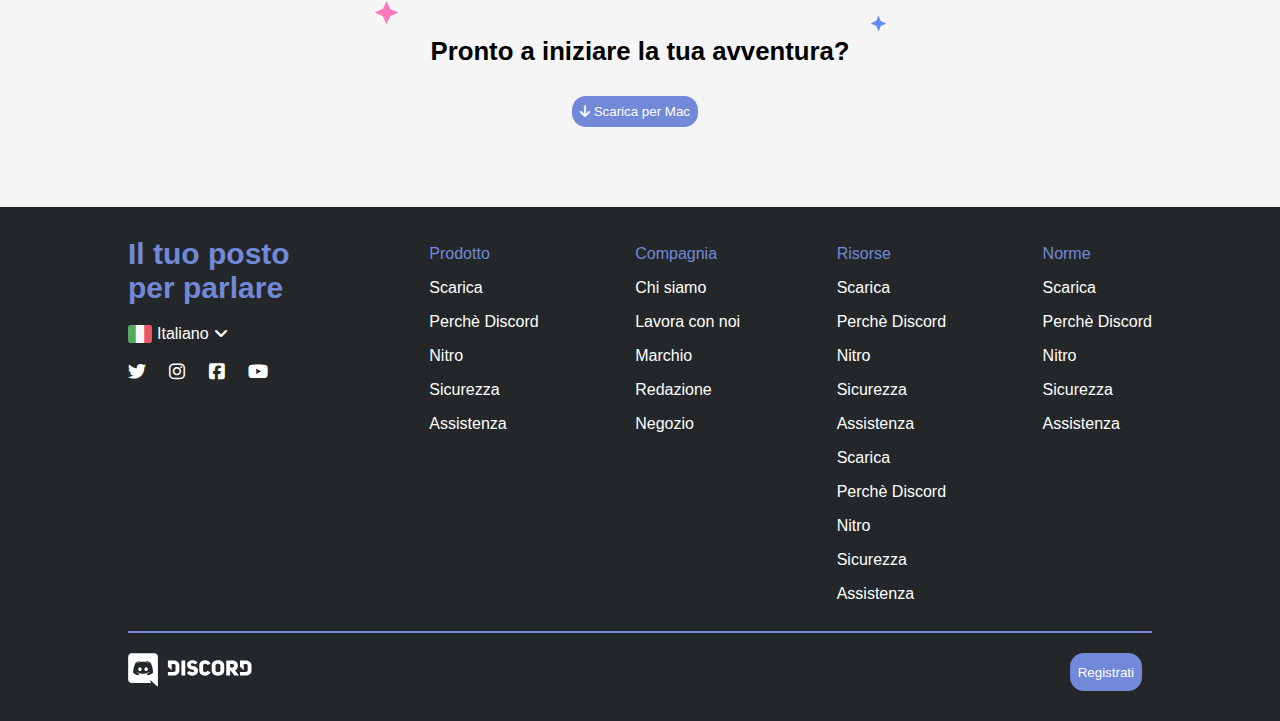
==== commit 73c4bdf8: "ultime modifiche" ====
--- a/index.html
+++ b/index.html
@@ -153,7 +153,6 @@
                     <li><a href="">Assistenza</a></li>
                 </ul>
             </div>
-            <hr>
             <!-- Logo finale con pulsante registrati -->
             <div class="footer-logo">
                 <div id="logo"><img src="img/logo.svg" alt="logo"></div>
--- a/css/style.css
+++ b/css/style.css
@@ -94,8 +94,11 @@
 .descrizione{
     width: 30%;
     padding-top: 30px;
-    
-}
+    line-height: 24px;
+    
+}
+
+
 
 .descrizione h2{
     font-size: 36px;
@@ -147,7 +150,7 @@
 
 .footer-flex{
     display: flex;
-    justify-content: space-around;
+    justify-content: space-between;
     padding-top: 30px;
     margin-bottom: 20px;
     color: white;
@@ -170,13 +173,14 @@
 }
 
 .social{
-    width: 25%;
+    width: 20%;
 }
 
 .icone-social{
     width: 140px;
     display: flex;
     justify-content: space-between;
+    font-size: 18px;
 }
 
 .social h3{
@@ -188,7 +192,7 @@
 .nav-footer{
     list-style-type: none;
     line-height: 34px;
-    width: 20%;
+    
 }
 
 .nav-footer a{
@@ -205,6 +209,8 @@
     justify-content: space-between;
     margin-top: 20px;
     padding-bottom: 30px;
+    padding-top: 20px;
+    border-top: 2px solid #7289D9;
 }
 
 .footer-logo .button{
@@ -212,3 +218,8 @@
     color: white;
 }
 
+a:hover{
+    text-decoration: underline;
+    
+}
+
